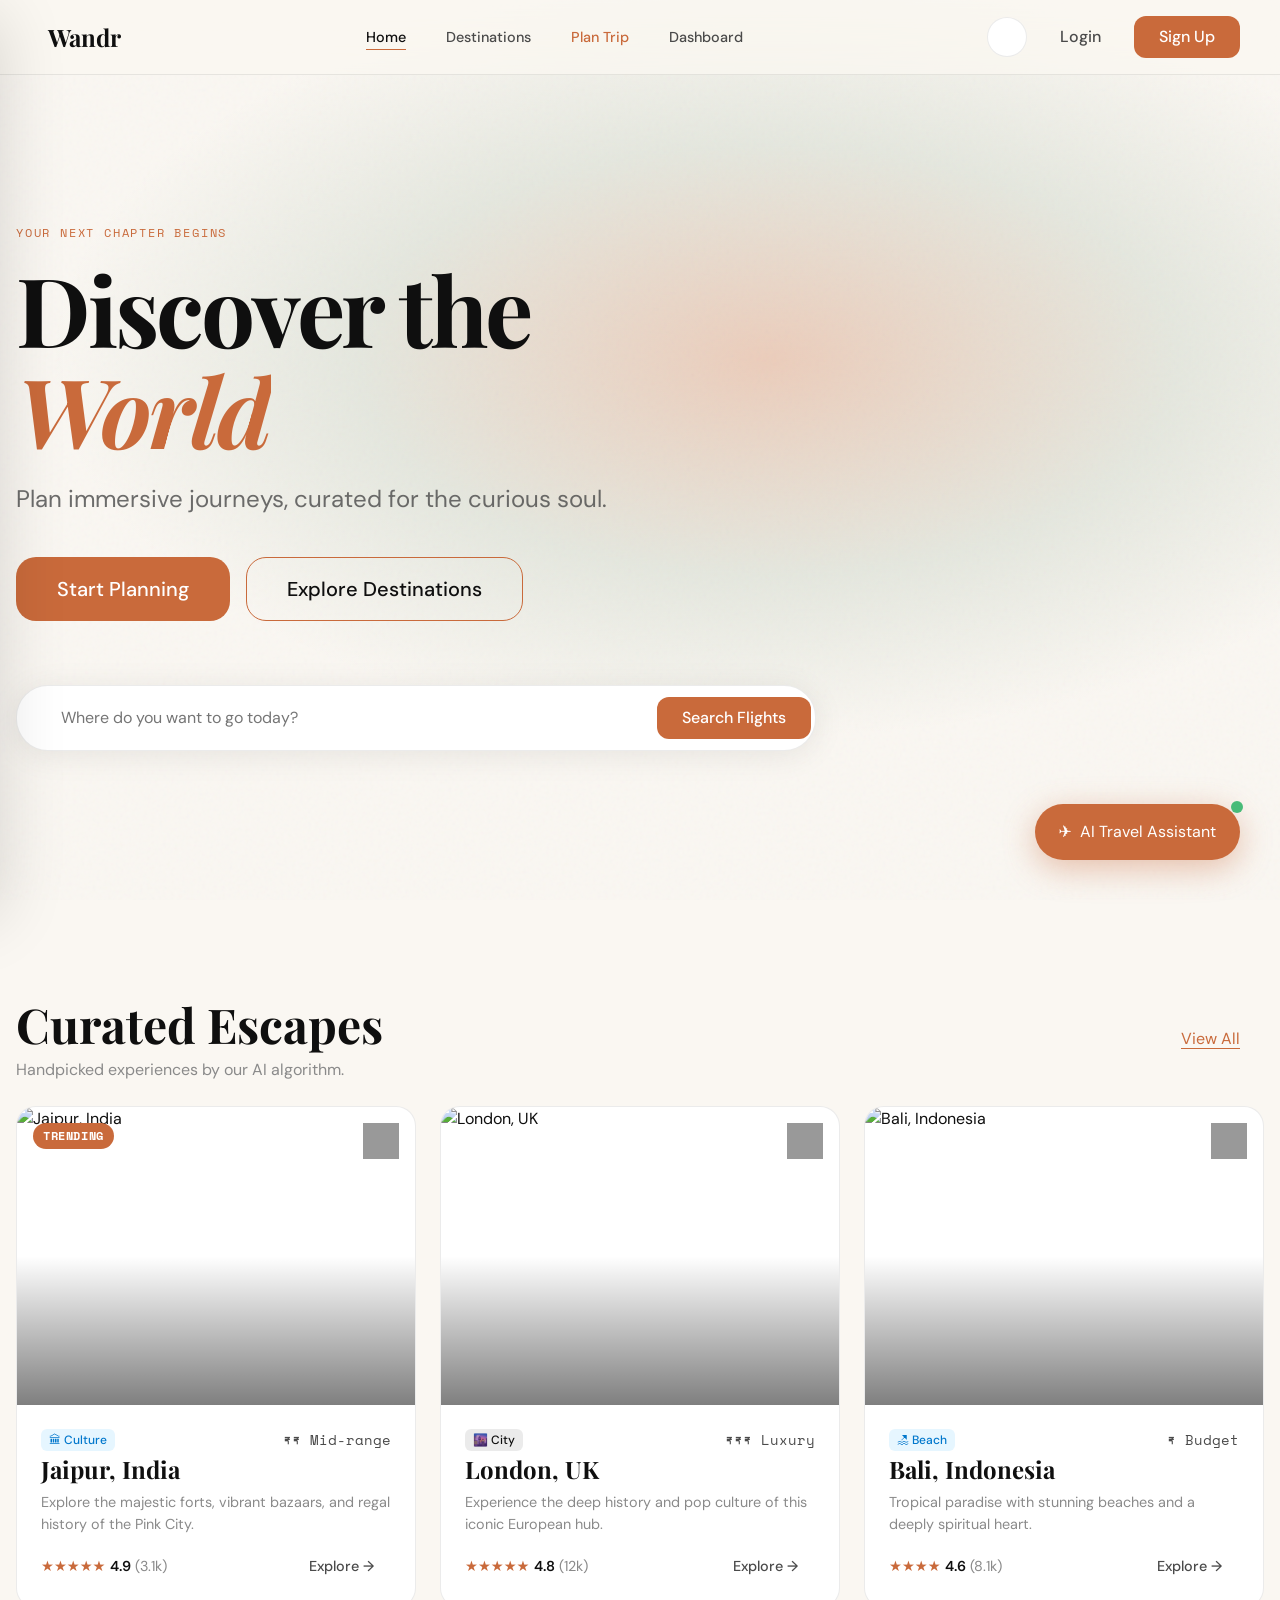
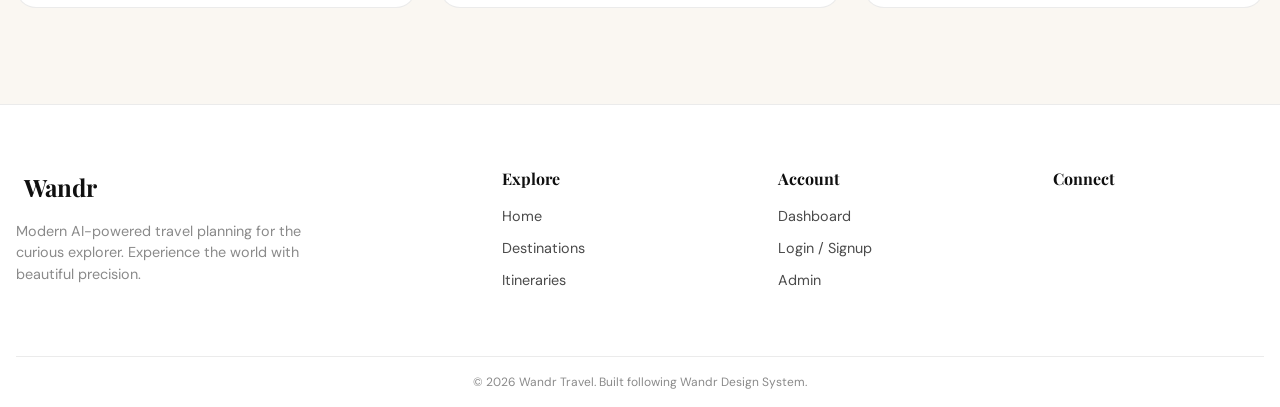
==== index.html @ 4814b893 "change: project init" ====
<!DOCTYPE html>
<html lang="en" data-theme="light">

<head>
    <meta charset="UTF-8">
    <meta name="viewport" content="width=device-width, initial-scale=1.0">
    <title>Wandr - AI Travel Planner</title>
    <!-- CSS -->
    <link rel="stylesheet" href="css/variables.css">
    <link rel="stylesheet" href="css/reset.css">
    <link rel="stylesheet" href="css/base.css">
    <link rel="stylesheet" href="css/layout.css">
    <link rel="stylesheet" href="css/components.css">
    <link rel="stylesheet" href="css/nav.css">
    <link rel="stylesheet" href="css/index.css">

    <!-- Lucide Icons -->
    <script src="https://unpkg.com/lucide@latest/dist/umd/lucide.js"></script>
</head>

<body>
    <a class="skip-link" href="#main">Skip to content</a>

    <!-- Navigation -->
    <nav class="nav" id="navbar">
        <a href="index.html" class="nav__brand">
            <i data-lucide="compass" class="nav__logo"></i>
            <span class="nav__wordmark">Wandr</span>
        </a>
        <ul class="nav__links">
            <li><a href="index.html" class="nav__link active">Home</a></li>
            <li><a href="destinations.html" class="nav__link">Destinations</a></li>
            <li><a href="plan-trip.html" class="nav__link nav__link--cta">Plan Trip</a></li>
            <li><a href="dashboard.html" class="nav__link">Dashboard</a></li>
        </ul>
        <div class="nav__actions">
            <button id="theme-toggle" class="theme-toggle" aria-label="Toggle theme">
                <i data-lucide="sun" class="theme-toggle__sun"></i>
                <i data-lucide="moon" class="theme-toggle__moon"></i>
            </button>
            <a href="auth.html" class="btn btn--ghost">Login</a>
            <a href="auth.html#signup" class="btn btn--primary">Sign Up</a>
            <button class="nav__hamburger" id="hamburger" aria-label="Menu">
                <span></span><span></span><span></span>
            </button>
        </div>
    </nav>

    <!-- Mobile Drawer -->
    <div class="nav__drawer" id="drawer">
        <div class="nav__brand" style="margin-bottom: 2rem;">
            <i data-lucide="compass" class="nav__logo"></i> Wandr
        </div>
        <div class="drawer-links">
            <a href="index.html" class="nav__link active">Home</a>
            <a href="destinations.html" class="nav__link">Destinations</a>
            <a href="plan-trip.html" class="nav__link nav__link--cta">Plan Trip</a>
            <a href="dashboard.html" class="nav__link">Dashboard</a>
        </div>
        <div style="margin-top: auto; display: flex; flex-direction: column; gap: 1rem;">
            <a href="auth.html" class="btn btn--outline btn--full">Login</a>
            <a href="auth.html#signup" class="btn btn--primary btn--full">Sign Up</a>
        </div>
    </div>
    <div class="nav__overlay" id="overlay"></div>

    <main id="main">
        <!-- Hero Section -->
        <section class="hero">
            <div class="hero__bg">
                <div class="hero__gradient"></div>
                <div class="hero__noise"></div>
            </div>
            <div class="hero__content container fade-in">
                <p class="hero__eyebrow">Your next chapter begins</p>
                <h1 class="hero__title">
                    Discover the<br>
                    <span class="hero__rotate-wrap">
                        <span class="hero__rotate" id="rotating-word">World</span>
                    </span>
                </h1>
                <p class="hero__sub">Plan immersive journeys, curated for the curious soul.</p>

                <div class="hero__actions">
                    <a href="plan-trip.html" class="btn btn--primary btn--lg">Start Planning</a>
                    <a href="destinations.html" class="btn btn--outline btn--lg">Explore Destinations</a>
                </div>

                <div class="search-bar">
                    <div class="search-bar__input-wrap">
                        <i data-lucide="search" class="search-bar__icon"></i>
                        <input type="text" id="home-search" placeholder="Where do you want to go today?"
                            onkeydown="if(event.key==='Enter') document.getElementById('home-search-btn').click()">
                    </div>
                    <button id="home-search-btn" class="btn btn--primary"
                        onclick="if(document.getElementById('home-search').value) window.location.href='destinations.html?q=' + encodeURIComponent(document.getElementById('home-search').value)">Search
                        Flights</button>
                </div>
            </div>
        </section>

        <!-- Featured Destinations -->
        <section class="section-padding container">
            <div class="flex justify-between items-center mb-lg" style="margin-bottom: var(--sp-lg)">
                <div>
                    <h2 class="section-title" style="margin-bottom: var(--sp-xs)">Curated Escapes</h2>
                    <p class="text-muted" style="color: var(--text-muted)">Handpicked experiences by our AI algorithm.
                    </p>
                </div>
                <a href="destinations.html" class="link flex items-center gap-sm">View All <i data-lucide="arrow-right"
                        style="width: 16px; height: 16px;"></i></a>
            </div>

            <div class="grid grid-3">
                <!-- Card 1 -->
                <article class="dest-card fade-in" onclick="window.location.href='itinerary.html?dest=Jaipur,%20India'">
                    <div class="dest-card__img-wrap">
                        <img class="dest-card__img"
                            src="https://images.unsplash.com/photo-1477587458883-47145ed94245?auto=format&fit=crop&q=80&w=800"
                            alt="Jaipur, India" loading="lazy">
                        <div class="dest-card__overlay"></div>
                        <span class="dest-card__badge">Trending</span>
                        <button class="dest-card__save" aria-label="Save destination">
                            <i data-lucide="heart"></i>
                        </button>
                    </div>
                    <div class="dest-card__body">
                        <div style="display: flex; justify-content: space-between; align-items: center">
                            <span class="tag tag--beach">🏛 Culture</span>
                            <span class="font-mono" style="font-size: var(--text-sm); color: var(--text-secondary)">₹₹
                                Mid-range</span>
                        </div>
                        <h3 class="dest-card__name">Jaipur, India</h3>
                        <p style="color: var(--text-muted); font-size: var(--text-sm)">Explore the majestic forts,
                            vibrant bazaars, and regal history of the Pink City.</p>
                        <div class="dest-card__footer">
                            <div class="rating">
                                <span class="rating__stars">★★★★★</span>
                                <span class="rating__val">4.9</span>
                                <span class="rating__count">(3.1k)</span>
                            </div>
                            <button class="btn btn--ghost btn--sm">Explore →</button>
                        </div>
                    </div>
                </article>

                <!-- Card 2 -->
                <article class="dest-card fade-in" onclick="window.location.href='itinerary.html?dest=London,%20UK'">
                    <div class="dest-card__img-wrap">
                        <img class="dest-card__img"
                            src="https://images.unsplash.com/photo-1533929736458-ca588d08c8be?auto=format&fit=crop&q=80&w=800"
                            alt="London, UK" loading="lazy">
                        <div class="dest-card__overlay"></div>
                        <button class="dest-card__save" aria-label="Save destination">
                            <i data-lucide="heart"></i>
                        </button>
                    </div>
                    <div class="dest-card__body">
                        <div style="display: flex; justify-content: space-between; align-items: center">
                            <span class="tag">🌆 City</span>
                            <span class="font-mono" style="font-size: var(--text-sm); color: var(--text-secondary)">₹₹₹
                                Luxury</span>
                        </div>
                        <h3 class="dest-card__name">London, UK</h3>
                        <p style="color: var(--text-muted); font-size: var(--text-sm)">Experience the deep history and
                            pop culture of this iconic European hub.</p>
                        <div class="dest-card__footer">
                            <div class="rating">
                                <span class="rating__stars">★★★★★</span>
                                <span class="rating__val">4.8</span>
                                <span class="rating__count">(12k)</span>
                            </div>
                            <button class="btn btn--ghost btn--sm">Explore →</button>
                        </div>
                    </div>
                </article>

                <!-- Card 3 -->
                <article class="dest-card fade-in"
                    onclick="window.location.href='itinerary.html?dest=Bali,%20Indonesia'">
                    <div class="dest-card__img-wrap">
                        <img class="dest-card__img"
                            src="https://images.unsplash.com/photo-1506929562872-bb421503ef21?auto=format&fit=crop&q=80&w=800"
                            alt="Bali, Indonesia" loading="lazy">
                        <div class="dest-card__overlay"></div>
                        <button class="dest-card__save" aria-label="Save destination">
                            <i data-lucide="heart"></i>
                        </button>
                    </div>
                    <div class="dest-card__body">
                        <div style="display: flex; justify-content: space-between; align-items: center">
                            <span class="tag tag--beach">🏖 Beach</span>
                            <span class="font-mono" style="font-size: var(--text-sm); color: var(--text-secondary)">₹
                                Budget</span>
                        </div>
                        <h3 class="dest-card__name">Bali, Indonesia</h3>
                        <p style="color: var(--text-muted); font-size: var(--text-sm)">Tropical paradise with stunning
                            beaches and a deeply spiritual heart.</p>
                        <div class="dest-card__footer">
                            <div class="rating">
                                <span class="rating__stars">★★★★</span>
                                <span class="rating__val">4.6</span>
                                <span class="rating__count">(8.1k)</span>
                            </div>
                            <button class="btn btn--ghost btn--sm">Explore →</button>
                        </div>
                    </div>
                </article>
            </div>
        </section>
    </main>

    <!-- UI Chat Widget -->
    <div class="chat-widget" id="chat-widget">
        <div class="chat-widget__bubble" id="chat-bubble" aria-label="Open travel assistant">
            <span class="chat-widget__icon">✈️</span>
            <span class="chat-widget__label">AI Travel Assistant</span>
            <span class="chat-widget__pulse"></span>
        </div>

        <div class="chat-window" id="chat-window" aria-hidden="true">
            <div class="chat-window__header">
                <div class="chat-window__avatar">🌍</div>
                <div>
                    <h4>Wandr AI</h4>
                    <p class="chat-window__status">● Online</p>
                </div>
                <button class="btn-icon" id="chat-close" aria-label="Close chat"
                    style="color: white; width: 32px; height: 32px;"><i data-lucide="x"></i></button>
            </div>

            <div class="chat-window__messages" id="chat-messages">
                <div class="chat-msg chat-msg--bot">
                    <div class="chat-msg__avatar">🤖</div>
                    <div class="chat-msg__bubble">
                        Hi! I'm your AI travel assistant. Tell me your dream destination and I'll help you plan the
                        perfect trip! 🌏
                    </div>
                </div>
            </div>

            <div class="chat-window__quick-actions">
                <button class="chip chip--sm" onclick="sendQuick(this)">🗺 Suggest destinations</button>
                <button class="chip chip--sm" onclick="sendQuick(this)">💰 Budget tips</button>
                <button class="chip chip--sm" onclick="sendQuick(this)">📋 Packing list</button>
                <button class="chip chip--sm" onclick="sendQuick(this)">🛂 Visa requirements</button>
            </div>

            <div class="chat-window__input">
                <input type="text" id="chat-input" placeholder="Ask me anything..."
                    onkeydown="if(event.key==='Enter') sendChat()">
                <button class="btn btn--primary btn--sm" onclick="sendChat()">Send</button>
            </div>
        </div>
    </div>

    <!-- Footer -->
    <footer>
        <div class="container">
            <div class="footer-grid">
                <div class="footer-brand">
                    <a href="index.html" class="nav__brand">
                        <i data-lucide="compass" class="nav__logo"></i> Wandr
                    </a>
                    <p>Modern AI-powered travel planning for the curious explorer. Experience the world with beautiful
                        precision.</p>
                </div>
                <div class="footer-col">
                    <h4>Explore</h4>
                    <ul>
                        <li><a href="index.html">Home</a></li>
                        <li><a href="destinations.html">Destinations</a></li>
                        <li><a href="plan-trip.html">Itineraries</a></li>
                    </ul>
                </div>
                <div class="footer-col">
                    <h4>Account</h4>
                    <ul>
                        <li><a href="dashboard.html">Dashboard</a></li>
                        <li><a href="auth.html">Login / Signup</a></li>
                        <li><a href="admin.html">Admin</a></li>
                    </ul>
                </div>
                <div class="footer-col">
                    <h4>Connect</h4>
                    <div class="footer-socials">
                        <button class="btn-icon"><i data-lucide="instagram"></i></button>
                        <button class="btn-icon"><i data-lucide="twitter"></i></button>
                        <button class="btn-icon"><i data-lucide="youtube"></i></button>
                    </div>
                </div>
            </div>
            <div class="footer-bottom">
                &copy; 2026 Wandr Travel. Built following Wandr Design System.
            </div>
        </div>
    </footer>

    <!-- JS -->
    <script src="js/theme.js"></script>
    <script src="js/nav.js"></script>
    <script src="js/chat.js"></script>
    <script>
        lucide.createIcons();

        // Rotating hero words
        const words = ['World', 'Mountains', 'Oceans', 'Cities', 'Cultures'];
        let idx = 0;
        const el = document.getElementById('rotating-word');
        if (el) {
            setInterval(() => {
                idx = (idx + 1) % words.length;
                el.textContent = words[idx];
            }, 2000);
        }
    </script>
</body>

</html>
---- css/variables.css ----
:root {
    /* Core Brand */
    --clr-sand: #E8D5B0;
    --clr-terracotta: #C96A3B;
    --clr-sage: #6B8C6E;
    --clr-obsidian: #0F0F0F;
    --clr-ivory: #FAF7F2;

    /* Semantic */
    --clr-accent: #C96A3B;
    --clr-accent-glow: rgba(201, 106, 59, 0.35);
    --clr-glass: rgba(255, 255, 255, 0.07);
    --clr-glass-border: rgba(255, 255, 255, 0.12);

    /* Light Mode */
    --bg-primary: var(--clr-ivory);
    --bg-primary-rgb: 250, 247, 242;
    --bg-card: #FFFFFF;
    --text-primary: var(--clr-obsidian);
    --text-secondary: #4A4A4A;
    --text-muted: #8A8A8A;
    --border: rgba(0, 0, 0, 0.08);
    --shadow: 0 4px 32px rgba(0, 0, 0, 0.08);
    --shadow-lg: 0 16px 64px rgba(0, 0, 0, 0.14);

    /* Dark Mode Overrides (applied via [data-theme="dark"]) */
    --bg-primary-dark: #0A0A0A;
    --bg-primary-rgb-dark: 10, 10, 10;
    --bg-card-dark: #141414;
    --text-primary-dark: #F0EDE8;
    --text-secondary-dark: #B0AAA0;
    --border-dark: rgba(255, 255, 255, 0.08);
    --shadow-dark: 0 4px 32px rgba(0, 0, 0, 0.5);

    /* Spacing Scale */
    --sp-xs: 4px;
    --sp-sm: 8px;
    --sp-md: 16px;
    --sp-lg: 24px;
    --sp-xl: 40px;
    --sp-2xl: 64px;
    --sp-3xl: 96px;

    /* Border Radius */
    --r-sm: 6px;
    --r-md: 12px;
    --r-lg: 20px;
    --r-xl: 32px;
    --r-pill: 9999px;

    /* Transitions */
    --ease-out: cubic-bezier(0.16, 1, 0.3, 1);
    --ease-spring: cubic-bezier(0.34, 1.56, 0.64, 1);
    --dur-fast: 160ms;
    --dur-base: 280ms;
    --dur-slow: 480ms;
    --dur-xl: 800ms;

    /* Type Scale */
    --font-display: 'Playfair Display', Georgia, serif;
    /* Hero headlines, section titles */
    --font-body: 'DM Sans', system-ui, sans-serif;
    /* Body text, UI labels */
    --font-mono: 'Space Mono', monospace;
    /* Prices, data, tags */

    /* Sizes (fluid using clamp) */
    --text-xs: clamp(0.7rem, 1.5vw, 0.75rem);
    --text-sm: clamp(0.85rem, 1.8vw, 0.9rem);
    --text-base: clamp(0.95rem, 2vw, 1rem);
    --text-lg: clamp(1.1rem, 2.2vw, 1.25rem);
    --text-xl: clamp(1.25rem, 2.8vw, 1.5rem);
    --text-2xl: clamp(1.6rem, 3.5vw, 2rem);
    --text-3xl: clamp(2rem, 5vw, 3rem);
    --text-hero: clamp(3rem, 8vw, 6rem);
}

[data-theme="dark"] {
    --bg-primary: var(--bg-primary-dark);
    --bg-primary-rgb: var(--bg-primary-rgb-dark);
    --bg-card: var(--bg-card-dark);
    --text-primary: var(--text-primary-dark);
    --text-secondary: var(--text-secondary-dark);
    --border: var(--border-dark);
    --shadow: var(--shadow-dark);
}

/* System preference default */
@media (prefers-color-scheme: dark) {
    :root:not([data-theme]) {
        --bg-primary: var(--bg-primary-dark);
        --bg-primary-rgb: var(--bg-primary-rgb-dark);
        --bg-card: var(--bg-card-dark);
        --text-primary: var(--text-primary-dark);
        --text-secondary: var(--text-secondary-dark);
        --border: var(--border-dark);
        --shadow: var(--shadow-dark);
    }
}
---- css/base.css ----
@import url('https://fonts.googleapis.com/css2?family=Playfair+Display:ital,wght@0,400;0,700;1,400&family=DM+Sans:wght@300;400;500;600&family=Space+Mono&display=swap');

body {
    font-family: var(--font-body);
    background-color: var(--bg-primary);
    color: var(--text-primary);
    /* Smooth theme transitions globally */
    transition: background-color var(--dur-base), color var(--dur-base);
    overflow-x: hidden;
}

*,
*::before,
*::after {
    /* Smooth theme transitions for borders and backgrounds */
    transition: background-color var(--dur-base), border-color var(--dur-base);
}

/* Exception: elements where transition would look wrong */
img,
video,
.no-theme-transition {
    transition: none;
}

h1,
h2,
h3,
h4,
h5,
h6 {
    font-family: var(--font-display);
    font-weight: 700;
    line-height: 1.2;
}

.font-mono {
    font-family: var(--font-mono);
}

/* Accessibility */
:focus-visible {
    outline: 2px solid var(--clr-accent);
    outline-offset: 3px;
    border-radius: 4px;
}

.skip-link {
    position: absolute;
    top: -100%;
    left: var(--sp-md);
    background: var(--clr-accent);
    color: white;
    padding: var(--sp-sm) var(--sp-lg);
    border-radius: var(--r-md);
    z-index: 9999;
    font-size: var(--text-sm);
    transition: top var(--dur-fast);
}

.skip-link:focus {
    top: var(--sp-md);
}

.link {
    color: var(--clr-terracotta);
    text-decoration: underline;
    text-underline-offset: 4px;
    transition: color var(--dur-fast);
}

.link:hover {
    color: var(--clr-obsidian);
}

[data-theme="dark"] .link:hover {
    color: var(--clr-ivory);
}
---- css/layout.css ----
/* Base Container */
.container {
    width: min(100% - 2rem, 1280px);
    margin-inline: auto;
}

/* Responsive Grid Helper */
.grid {
    display: grid;
    gap: var(--sp-lg);
}

.grid-2 {
    grid-template-columns: repeat(auto-fit, minmax(320px, 1fr));
}

.grid-3 {
    grid-template-columns: repeat(auto-fit, minmax(260px, 1fr));
}

.grid-4 {
    grid-template-columns: repeat(auto-fit, minmax(220px, 1fr));
}

/* Section Spacing */
.section-padding {
    padding: var(--sp-3xl) 0;
}

.section-title {
    font-size: var(--text-3xl);
    margin-bottom: var(--sp-lg);
}

/* Flex Helpers */
.flex {
    display: flex;
}

.flex-col {
    display: flex;
    flex-direction: column;
}

.items-center {
    align-items: center;
}

.justify-between {
    justify-content: space-between;
}

.justify-center {
    justify-content: center;
}

.gap-sm {
    gap: var(--sp-sm);
}

.gap-md {
    gap: var(--sp-md);
}

.gap-lg {
    gap: var(--sp-lg);
}

/* Visibility */
.hidden {
    display: none !important;
}

/* Auth Layout */
.auth {
    min-height: 100svh;
    display: grid;
    place-items: center;
    background: var(--bg-primary);
    padding: var(--sp-xl);
}

.auth__card {
    width: min(100%, 440px);
    background: var(--bg-card);
    border: 1px solid var(--border);
    border-radius: var(--r-xl);
    padding: var(--sp-2xl);
    box-shadow: var(--shadow-lg);
}

/* Admin Layout */
.admin-layout {
    display: grid;
    grid-template-columns: 240px 1fr;
    min-height: 100vh;
}

@media (max-width: 1023px) {
    .admin-layout {
        grid-template-columns: 80px 1fr;
    }
}

@media (max-width: 639px) {
    .admin-layout {
        grid-template-columns: 1fr;
        padding-bottom: 60px;
        /* Mobile nav space */
    }
}
---- css/components.css ----
/* --- Buttons --- */
.btn {
    display: inline-flex;
    align-items: center;
    justify-content: center;
    gap: var(--sp-sm);
    padding: var(--sp-sm) var(--sp-lg);
    border-radius: var(--r-md);
    font-family: var(--font-body);
    font-weight: 500;
    font-size: var(--text-base);
    cursor: pointer;
    transition: all var(--dur-base) var(--ease-out);
    border: 1px solid transparent;
    text-decoration: none;
}

.btn:active {
    transform: scale(0.98);
}

.btn--primary {
    background: var(--clr-accent);
    color: white;
}

.btn--primary:hover {
    background: var(--clr-terracotta);
    box-shadow: 0 4px 12px var(--clr-accent-glow);
    transform: translateY(-2px);
}

.btn--outline {
    background: transparent;
    border-color: var(--clr-accent);
    color: var(--text-primary);
}

.btn--outline:hover {
    background: var(--clr-accent);
    color: white;
}

.btn--ghost {
    background: transparent;
    color: var(--text-secondary);
}

.btn--ghost:hover {
    background: var(--border);
    color: var(--text-primary);
}

.btn--social {
    background: transparent;
    border-color: var(--border);
    color: var(--text-primary);
    width: 100%;
}

.btn--social:hover {
    background: var(--border);
}

.btn--lg {
    padding: var(--sp-md) var(--sp-xl);
    font-size: var(--text-lg);
    border-radius: var(--r-lg);
}

.btn--sm {
    padding: var(--sp-xs) var(--sp-md);
    font-size: var(--text-sm);
}

.btn--xs {
    padding: 2px var(--sp-sm);
    font-size: var(--text-xs);
    border-radius: var(--r-sm);
}

.btn--full {
    width: 100%;
}

.btn-icon {
    background: transparent;
    border: none;
    cursor: pointer;
    display: grid;
    place-items: center;
    width: 40px;
    height: 40px;
    border-radius: 50%;
    transition: background var(--dur-base);
    color: var(--text-primary);
}

.btn-icon:hover {
    background: var(--border);
}

/* --- Chips --- */
.chip {
    padding: var(--sp-xs) var(--sp-md);
    border-radius: var(--r-pill);
    border: 1.5px solid var(--border);
    background: transparent;
    color: var(--text-secondary);
    font-size: var(--text-sm);
    font-family: var(--font-body);
    cursor: pointer;
    transition: all var(--dur-fast) var(--ease-out);
    white-space: nowrap;
}

.chip:hover {
    border-color: var(--clr-accent);
    color: var(--clr-accent);
}

.chip--active {
    background: var(--clr-accent);
    border-color: var(--clr-accent);
    color: white;
}

.chip--sm {
    padding: 2px var(--sp-sm);
    font-size: var(--text-xs);
}

.filter-chips {
    display: flex;
    flex-wrap: wrap;
    gap: var(--sp-sm);
}

/* --- Forms & Inputs --- */
.field {
    display: flex;
    flex-direction: column;
    gap: var(--sp-xs);
    margin-bottom: var(--sp-md);
    position: relative;
}

.field__label {
    font-size: var(--text-sm);
    font-weight: 500;
    color: var(--text-secondary);
}

.field__input {
    padding: var(--sp-md);
    border: 1.5px solid var(--border);
    border-radius: var(--r-md);
    background: var(--bg-primary);
    font-size: var(--text-base);
    font-family: var(--font-body);
    color: var(--text-primary);
    outline: none;
    transition: border-color var(--dur-fast), box-shadow var(--dur-fast);
    width: 100%;
}

.field__input:focus {
    border-color: var(--clr-accent);
    box-shadow: 0 0 0 3px var(--clr-accent-glow);
}

.field__input.invalid {
    border-color: #E53E3E;
}

.field__input-wrap {
    position: relative;
}

.field__eye {
    position: absolute;
    right: var(--sp-md);
    top: 50%;
    transform: translateY(-50%);
    background: none;
    border: none;
    cursor: pointer;
    color: var(--text-muted);
}

.field__error {
    font-size: var(--text-xs);
    color: #E53E3E;
    min-height: 1em;
}

.field__hint {
    font-size: var(--text-xs);
    color: var(--text-muted);
}

.select {
    padding: var(--sp-md);
    border: 1.5px solid var(--border);
    border-radius: var(--r-md);
    background: var(--bg-primary);
    font-size: var(--text-base);
    font-family: var(--font-body);
    color: var(--text-primary);
    outline: none;
    appearance: none;
    background-image: url('data:image/svg+xml;charset=US-ASCII,%3Csvg%20xmlns%3D%22http%3A%2F%2Fwww.w3.org%2F2000%2Fsvg%22%20width%3D%22292.4%22%20height%3D%22292.4%22%3E%3Cpath%20fill%3D%22%234A4A4A%22%20d%3D%22M287%2069.4a17.6%2017.6%200%200%200-13-5.4H18.4c-5%200-9.3%201.8-12.9%205.4A17.6%2017.6%200%200%200%200%2082.2c0%205%201.8%209.3%205.4%2012.9l128%20127.9c3.6%203.6%207.8%205.4%2012.8%205.4s9.2-1.8%2012.8-5.4L287%2095c3.5-3.5%205.4-7.8%205.4-12.8%200-5-1.9-9.2-5.5-12.8z%22%2F%3E%3C%2Fsvg%3E');
    background-repeat: no-repeat;
    background-position: right var(--sp-md) top 50%;
    background-size: 0.65em auto;
    cursor: pointer;
}

[data-theme="dark"] .select {
    background-image: url('data:image/svg+xml;charset=US-ASCII,%3Csvg%20xmlns%3D%22http%3A%2F%2Fwww.w3.org%2F2000%2Fsvg%22%20width%3D%22292.4%22%20height%3D%22292.4%22%3E%3Cpath%20fill%3D%22%23B0AAA0%22%20d%3D%22M287%2069.4a17.6%2017.6%200%200%200-13-5.4H18.4c-5%200-9.3%201.8-12.9%205.4A17.6%2017.6%200%200%200%200%2082.2c0%205%201.8%209.3%205.4%2012.9l128%20127.9c3.6%203.6%207.8%205.4%2012.8%205.4s9.2-1.8%2012.8-5.4L287%2095c3.5-3.5%205.4-7.8%205.4-12.8%200-5-1.9-9.2-5.5-12.8z%22%2F%3E%3C%2Fsvg%3E');
}

.checkbox {
    display: flex;
    align-items: center;
    gap: var(--sp-sm);
    font-size: var(--text-sm);
    color: var(--text-secondary);
    cursor: pointer;
}

.checkbox input[type="checkbox"] {
    width: 16px;
    height: 16px;
    accent-color: var(--clr-accent);
    cursor: pointer;
}

/* --- Tags/Badges --- */
.tag {
    display: inline-flex;
    align-items: center;
    padding: 2px 8px;
    border-radius: var(--r-sm);
    font-size: var(--text-xs);
    font-weight: 500;
    background: var(--border);
    color: var(--text-primary);
}

.tag--beach {
    background: #E6F6FF;
    color: #0077CC;
}

[data-theme="dark"] .tag--beach {
    background: rgba(0, 119, 204, 0.2);
}

.status-badge {
    padding: 4px 8px;
    border-radius: var(--r-pill);
    font-size: var(--text-xs);
    font-weight: 600;
}

.status-badge--active {
    background: #C6F6D5;
    color: #22543D;
}

[data-theme="dark"] .status-badge--active {
    background: rgba(72, 187, 120, 0.2);
    color: #9AE6B4;
}

/* --- Theme Toggle Component --- */
.theme-toggle {
    position: relative;
    width: 40px;
    height: 40px;
    border-radius: 50%;
    border: 1.5px solid var(--border);
    background: var(--bg-card);
    cursor: pointer;
    display: grid;
    place-items: center;
    transition: background var(--dur-base), border-color var(--dur-base);
    overflow: hidden;
}

.theme-toggle__sun,
.theme-toggle__moon {
    width: 18px;
    height: 18px;
    position: absolute;
    transition: transform var(--dur-base) var(--ease-spring),
        opacity var(--dur-base);
}

.theme-toggle__moon {
    transform: translateY(30px) rotate(30deg);
    opacity: 0;
}

[data-theme="dark"] .theme-toggle__sun {
    transform: translateY(-30px) rotate(-30deg);
    opacity: 0;
}

[data-theme="dark"] .theme-toggle__moon {
    transform: translateY(0) rotate(0);
    opacity: 1;
}

/* --- Dark Mode Icon Fixes --- */
.lucide {
    stroke: currentColor;
}

/* --- General Animation --- */
.fade-in {
    opacity: 0;
    transform: translateY(20px);
    transition: opacity 0.6s var(--ease-out), transform 0.6s var(--ease-out);
}

.fade-in.visible {
    opacity: 1;
    transform: translateY(0);
}
---- css/nav.css ----
/* Global Layout specific (Header / Footer / Nav) */
.nav {
    position: fixed;
    top: 0;
    left: 0;
    right: 0;
    z-index: 1000;
    display: flex;
    align-items: center;
    justify-content: space-between;
    padding: var(--sp-md) var(--sp-xl);
    background: rgba(var(--bg-primary-rgb), 0.75);
    backdrop-filter: blur(20px) saturate(180%);
    -webkit-backdrop-filter: blur(20px);
    border-bottom: 1px solid var(--border);
    transition: transform var(--dur-base) var(--ease-out),
        background var(--dur-base);
}

.nav.nav--hidden {
    transform: translateY(-100%);
}

.nav.nav--scrolled {
    background: rgba(var(--bg-primary-rgb), 0.95);
}

.nav__brand {
    display: flex;
    align-items: center;
    gap: var(--sp-sm);
    font-family: var(--font-display);
    font-size: var(--text-xl);
    font-weight: 700;
    color: var(--text-primary);
    text-decoration: none;
}

.nav__logo {
    color: var(--clr-accent);
}

.nav__links {
    display: flex;
    gap: var(--sp-xl);
    align-items: center;
}

.nav__link {
    position: relative;
    font-size: var(--text-sm);
    font-weight: 500;
    color: var(--text-secondary);
    text-decoration: none;
    transition: color var(--dur-fast);
}

.nav__link::after {
    content: '';
    position: absolute;
    bottom: -4px;
    left: 0;
    width: 0;
    height: 1.5px;
    background: var(--clr-accent);
    transition: width var(--dur-base) var(--ease-out);
}

.nav__link:hover,
.nav__link.active {
    color: var(--text-primary);
}

.nav__link:hover::after,
.nav__link.active::after {
    width: 100%;
}

.nav__link--cta {
    color: var(--clr-accent);
}

.nav__actions {
    display: flex;
    align-items: center;
    gap: var(--sp-sm);
}

.nav__hamburger {
    display: none;
    flex-direction: column;
    justify-content: space-around;
    width: 32px;
    height: 24px;
    background: transparent;
    border: none;
    cursor: pointer;
    padding: 0;
    z-index: 10;
}

.nav__hamburger span {
    width: 100%;
    height: 2px;
    background: var(--text-primary);
    border-radius: 10px;
    transition: all 0.3s linear;
    position: relative;
    transform-origin: 1px;
}

/* Mobile Nav Drawer */
.nav__drawer {
    position: fixed;
    top: 0;
    left: -300px;
    width: 300px;
    height: 100svh;
    background: var(--bg-card);
    z-index: 1001;
    padding: var(--sp-2xl) var(--sp-xl);
    transition: left var(--dur-base) var(--ease-spring);
    box-shadow: var(--shadow-lg);
    display: flex;
    flex-direction: column;
    gap: var(--sp-lg);
}

.nav__drawer.open {
    left: 0;
}

.nav__overlay {
    position: fixed;
    inset: 0;
    background: rgba(0, 0, 0, 0.5);
    backdrop-filter: blur(4px);
    z-index: 1000;
    opacity: 0;
    pointer-events: none;
    transition: opacity var(--dur-base);
}

.nav__overlay.open {
    opacity: 1;
    pointer-events: all;
}

.drawer-links {
    display: flex;
    flex-direction: column;
    gap: var(--sp-md);
}

.drawer-links .nav__link {
    font-size: var(--text-lg);
    padding: var(--sp-xs) 0;
    display: block;
}

@media (max-width: 1023px) {
    .nav__links {
        display: none;
    }

    .nav__actions .btn {
        display: none;
    }

    /* Hide auth buttons on mobile nav bar, move to drawer */
    .nav__hamburger {
        display: flex;
    }
}

/* Footer Global */
footer {
    background: var(--bg-card);
    border-top: 1px solid var(--border);
    padding: var(--sp-2xl) 0 var(--sp-md);
}

.footer-grid {
    display: grid;
    grid-template-columns: 2fr 1fr 1fr 1fr;
    gap: var(--sp-2xl);
    margin-bottom: var(--sp-2xl);
}

.footer-brand p {
    color: var(--text-muted);
    font-size: var(--text-sm);
    margin-top: var(--sp-md);
    max-width: 300px;
}

.footer-col h4 {
    font-size: var(--text-base);
    margin-bottom: var(--sp-md);
}

.footer-col ul {
    display: flex;
    flex-direction: column;
    gap: var(--sp-sm);
}

.footer-col a {
    color: var(--text-secondary);
    font-size: var(--text-sm);
    transition: color var(--dur-fast);
}

.footer-col a:hover {
    color: var(--clr-accent);
}

.footer-socials {
    display: flex;
    gap: var(--sp-sm);
}

.footer-bottom {
    text-align: center;
    padding-top: var(--sp-md);
    border-top: 1px solid var(--border);
    color: var(--text-muted);
    font-size: var(--text-xs);
}

@media (max-width: 768px) {
    .footer-grid {
        grid-template-columns: 1fr;
        gap: var(--sp-lg);
    }
}

/* Toasts */
.toasts {
    position: fixed;
    bottom: var(--sp-xl);
    left: 50%;
    transform: translateX(-50%);
    display: flex;
    flex-direction: column;
    gap: var(--sp-sm);
    z-index: 10000;
    pointer-events: none;
}

.toast {
    display: flex;
    align-items: center;
    gap: var(--sp-sm);
    padding: var(--sp-md) var(--sp-lg);
    background: var(--clr-obsidian);
    color: white;
    border-radius: var(--r-pill);
    font-size: var(--text-sm);
    box-shadow: var(--shadow-lg);
    transform: translateY(20px);
    opacity: 0;
    transition: all var(--dur-base) var(--ease-spring);
}

.toast--visible {
    transform: translateY(0);
    opacity: 1;
}

.toast--success {
    background: #276749;
}

.toast--error {
    background: #9B2335;
}

.toast--info {
    background: #2C5282;
}
---- css/index.css ----
/* Home specific styles */
.hero {
    position: relative;
    min-height: 100svh;
    display: flex;
    align-items: center;
    overflow: hidden;
    background: var(--bg-primary);
}

.hero__gradient {
    position: absolute;
    inset: 0;
    background: radial-gradient(ellipse 80% 60% at 60% 40%,
            rgba(201, 106, 59, 0.3) 0%,
            rgba(107, 140, 110, 0.15) 40%,
            transparent 70%);
}

.hero__noise {
    position: absolute;
    inset: 0;
    opacity: 0.04;
    background-image: url("data:image/svg+xml,%3Csvg viewBox='0 0 256 256' xmlns='http://www.w3.org/2000/svg'%3E%3Cfilter id='noise'%3E%3CfeTurbulence type='fractalNoise' baseFrequency='0.9' numOctaves='4' stitchTiles='stitch'/%3E%3C/filter%3E%3Crect width='100%25' height='100%25' filter='url(%23noise)'/%3E%3C/svg%3E");
}

.hero__content {
    position: relative;
    z-index: 10;
    padding-top: var(--nav-height, 80px);
    /* offset for fixed nav */
}

.hero__title {
    font-family: var(--font-display);
    font-size: var(--text-hero);
    line-height: 1.05;
    color: var(--text-primary);
    letter-spacing: -0.03em;
    margin: var(--sp-md) 0;
}

.hero__eyebrow {
    font-family: var(--font-mono);
    font-size: var(--text-xs);
    letter-spacing: 0.15em;
    text-transform: uppercase;
    color: var(--clr-terracotta);
    margin-bottom: var(--sp-md);
}

.hero__sub {
    font-size: var(--text-xl);
    color: var(--text-secondary);
    opacity: 0.8;
    max-width: 600px;
    margin-bottom: var(--sp-xl);
}

.hero__actions {
    display: flex;
    gap: var(--sp-md);
    flex-wrap: wrap;
    margin-bottom: var(--sp-2xl);
}

/* Rotating word animation */
.hero__rotate-wrap {
    display: inline-block;
    overflow: hidden;
    vertical-align: bottom;
    height: 1.1em;
}

.hero__rotate {
    display: inline-block;
    animation: rotateWord 6s steps(1) infinite;
    color: var(--clr-terracotta);
    font-style: italic;
}

@keyframes rotateWord {
    0% {
        transform: translateY(0);
        opacity: 1;
    }

    20% {
        transform: translateY(-110%);
        opacity: 0;
    }

    21% {
        transform: translateY(110%);
        opacity: 0;
    }

    40% {
        transform: translateY(0);
        opacity: 1;
    }
}

.search-bar {
    display: flex;
    gap: var(--sp-sm);
    background: var(--bg-card);
    border: 1px solid var(--border);
    border-radius: var(--r-xl);
    padding: var(--sp-xs);
    box-shadow: var(--shadow);
    transition: box-shadow var(--dur-base);
    max-width: 800px;
    align-items: center;
    justify-content: center;
}

.search-bar:focus-within {
    box-shadow: 0 0 0 3px var(--clr-accent-glow), var(--shadow);
}

.search-bar__input-wrap {
    position: relative;
    flex: 1;
    display: flex;
    align-items: center;
}

.search-bar__input-wrap input {
    flex: 1;
    border: none;
    background: transparent;
    padding: var(--sp-md) var(--sp-md) var(--sp-md) calc(var(--sp-md) * 2.5);
    font-size: var(--text-base);
    color: var(--text-primary);
    outline: none;
}

.search-bar__icon {
    position: absolute;
    left: var(--sp-md);
    color: var(--text-muted);
}

.search-bar__clear {
    background: transparent;
    border: none;
    color: var(--text-muted);
    cursor: pointer;
    padding: var(--sp-sm);
}

/* Destination Cards (Shared, but used on Home) */
.dest-card {
    background: var(--bg-card);
    border-radius: var(--r-lg);
    overflow: hidden;
    border: 1px solid var(--border);
    transition: transform var(--dur-base) var(--ease-spring),
        box-shadow var(--dur-base) var(--ease-out);
    cursor: pointer;
    display: flex;
    flex-direction: column;
}

.dest-card:hover {
    transform: translateY(-6px);
    box-shadow: var(--shadow-lg);
}

.dest-card__img-wrap {
    position: relative;
    aspect-ratio: 4 / 3;
    overflow: hidden;
}

.dest-card__img {
    width: 100%;
    height: 100%;
    object-fit: cover;
    transition: transform var(--dur-slow) var(--ease-out);
}

.dest-card:hover .dest-card__img {
    transform: scale(1.06);
}

.dest-card__overlay {
    position: absolute;
    inset: 0;
    background: linear-gradient(to top, rgba(0, 0, 0, 0.5) 0%, transparent 50%);
}

.dest-card__badge {
    position: absolute;
    top: var(--sp-md);
    left: var(--sp-md);
    padding: 4px 10px;
    border-radius: var(--r-pill);
    background: var(--clr-terracotta);
    color: white;
    font-size: var(--text-xs);
    font-weight: 600;
    font-family: var(--font-mono);
    letter-spacing: 0.05em;
    text-transform: uppercase;
}

.dest-card__save {
    position: absolute;
    top: var(--sp-md);
    right: var(--sp-md);
    width: 36px;
    height: 36px;
    border-radius: 50%;
    background: rgba(0, 0, 0, 0.4);
    backdrop-filter: blur(8px);
    border: none;
    color: white;
    cursor: pointer;
    display: grid;
    place-items: center;
    transition: background var(--dur-fast), transform var(--dur-fast);
}

.dest-card__save:hover {
    background: var(--clr-terracotta);
    transform: scale(1.1);
}

.dest-card__save.saved {
    background: var(--clr-terracotta);
}

.dest-card__body {
    padding: var(--sp-lg);
    flex: 1;
    display: flex;
    flex-direction: column;
}

.dest-card__name {
    font-family: var(--font-display);
    font-size: var(--text-xl);
    margin: var(--sp-xs) 0 var(--sp-sm);
}

.dest-card__footer {
    display: flex;
    align-items: center;
    justify-content: space-between;
    margin-top: auto;
    padding-top: var(--sp-md);
}

.rating {
    font-size: var(--text-sm);
    display: flex;
    align-items: center;
    gap: 4px;
}

.rating__stars {
    color: var(--clr-accent);
}

.rating__val {
    font-weight: 600;
}

.rating__count {
    color: var(--text-muted);
}

/* Chat Widget */
.chat-widget {
    position: fixed;
    bottom: var(--sp-xl);
    right: var(--sp-xl);
    z-index: 999;
}

.chat-widget__bubble {
    display: flex;
    align-items: center;
    gap: var(--sp-sm);
    padding: var(--sp-md) var(--sp-lg);
    background: var(--clr-accent);
    border-radius: var(--r-pill);
    color: white;
    cursor: pointer;
    box-shadow: 0 8px 32px rgba(201, 106, 59, 0.4);
    transition: transform var(--dur-fast) var(--ease-spring),
        box-shadow var(--dur-fast);
    position: relative;
}

.chat-widget__bubble:hover {
    transform: scale(1.03);
    box-shadow: 0 12px 40px rgba(201, 106, 59, 0.5);
}

.chat-widget__pulse {
    position: absolute;
    top: -3px;
    right: -3px;
    width: 12px;
    height: 12px;
    border-radius: 50%;
    background: #48BB78;
    animation: pulse 2s infinite;
}

@keyframes pulse {

    0%,
    100% {
        transform: scale(1);
        opacity: 1;
    }

    50% {
        transform: scale(1.5);
        opacity: 0.5;
    }
}

.chat-window {
    position: absolute;
    bottom: calc(100% + var(--sp-md));
    right: 0;
    width: min(380px, 90vw);
    height: min(520px, 80vh);
    background: var(--bg-card);
    border: 1px solid var(--border);
    border-radius: var(--r-xl);
    box-shadow: var(--shadow-lg);
    display: flex;
    flex-direction: column;
    overflow: hidden;
    transform: scale(0.9) translateY(20px);
    transform-origin: bottom right;
    opacity: 0;
    pointer-events: none;
    transition: all var(--dur-base) var(--ease-spring);
}

.chat-window.open {
    transform: scale(1) translateY(0);
    opacity: 1;
    pointer-events: all;
}

.chat-window__header {
    padding: var(--sp-md);
    background: var(--clr-accent);
    color: white;
    display: flex;
    align-items: center;
    gap: var(--sp-sm);
}

.chat-window__header h4 {
    font-family: var(--font-body);
    margin: 0;
}

.chat-window__status {
    font-size: var(--text-xs);
    opacity: 0.8;
    margin: 0;
}

.chat-window__avatar {
    font-size: 24px;
}

#chat-close {
    margin-left: auto;
    color: white;
}

#chat-close:hover {
    background: rgba(0, 0, 0, 0.1);
}

.chat-window__messages {
    flex: 1;
    overflow-y: auto;
    padding: var(--sp-lg);
    display: flex;
    flex-direction: column;
    gap: var(--sp-md);
    scroll-behavior: smooth;
}

.chat-msg {
    display: flex;
    gap: var(--sp-sm);
    align-items: flex-end;
}

.chat-msg--user {
    flex-direction: row-reverse;
}

.chat-msg__bubble {
    max-width: 80%;
    padding: var(--sp-sm) var(--sp-md);
    border-radius: var(--r-lg);
    font-size: var(--text-sm);
    line-height: 1.5;
}

.chat-msg--bot .chat-msg__bubble {
    background: var(--bg-primary);
    border: 1px solid var(--border);
    border-bottom-left-radius: var(--r-sm);
}

.chat-msg--user .chat-msg__bubble {
    background: var(--clr-accent);
    color: white;
    border-bottom-right-radius: var(--r-sm);
}

.chat-window__quick-actions {
    padding: var(--sp-sm) var(--sp-md);
    display: flex;
    gap: var(--sp-sm);
    overflow-x: auto;
    border-top: 1px solid var(--border);
}

.chat-window__quick-actions::-webkit-scrollbar {
    display: none;
}

.chat-window__input {
    padding: var(--sp-md);
    border-top: 1px solid var(--border);
    display: flex;
    gap: var(--sp-sm);
}

.chat-window__input input {
    flex: 1;
    padding: var(--sp-sm) var(--sp-md);
    border: 1px solid var(--border);
    border-radius: var(--r-pill);
    outline: none;
    background: var(--bg-primary);
    color: var(--text-primary);
}

.chat-window__input input:focus {
    border-color: var(--clr-accent);
}
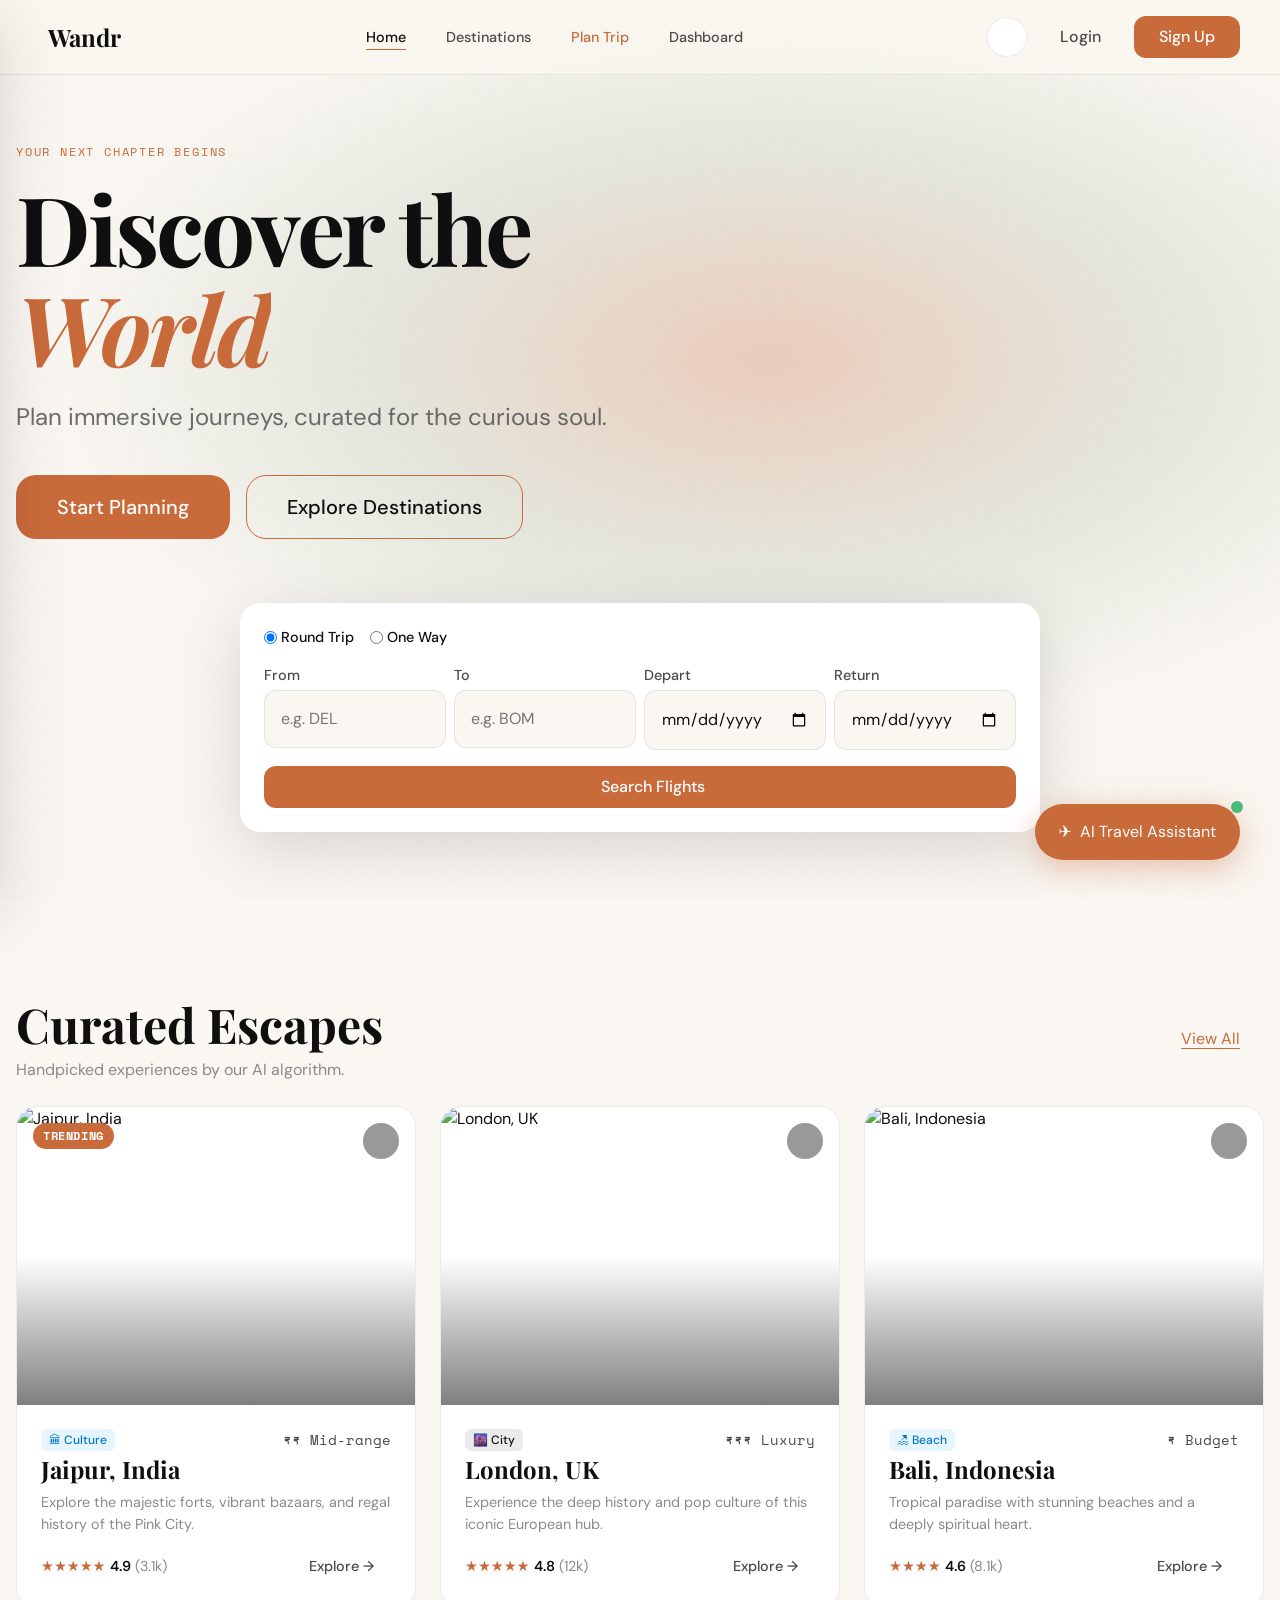
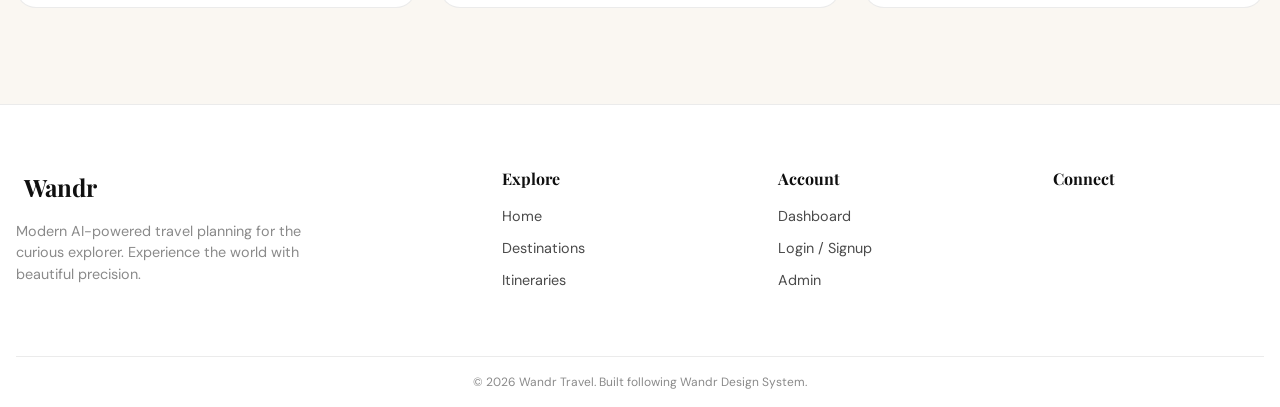
==== commit 715d4412: "feat: logout" ====
--- a/index.html
+++ b/index.html
@@ -86,16 +86,50 @@
                     <a href="destinations.html" class="btn btn--outline btn--lg">Explore Destinations</a>
                 </div>
 
-                <div class="search-bar">
-                    <div class="search-bar__input-wrap">
-                        <i data-lucide="search" class="search-bar__icon"></i>
-                        <input type="text" id="home-search" placeholder="Where do you want to go today?"
-                            onkeydown="if(event.key==='Enter') document.getElementById('home-search-btn').click()">
-                    </div>
-                    <button id="home-search-btn" class="btn btn--primary"
-                        onclick="if(document.getElementById('home-search').value) window.location.href='destinations.html?q=' + encodeURIComponent(document.getElementById('home-search').value)">Search
-                        Flights</button>
-                </div>
+                <div class="flight-search" style="background: var(--bg-card); padding: var(--sp-lg); border-radius: var(--r-lg); box-shadow: var(--shadow-lg); text-align: left; max-width: 800px; margin: 0 auto; color: var(--text-primary);">
+                    <div style="display: flex; gap: var(--sp-md); margin-bottom: var(--sp-md); font-weight: 500; font-size: var(--text-sm);">
+                        <label style="display: flex; align-items: center; gap: var(--sp-xs); cursor: pointer;">
+                            <input type="radio" name="trip-type" value="round-trip" checked onchange="window.toggleReturnDate && window.toggleReturnDate()"> Round Trip
+                        </label>
+                        <label style="display: flex; align-items: center; gap: var(--sp-xs); cursor: pointer;">
+                            <input type="radio" name="trip-type" value="one-way" onchange="window.toggleReturnDate && window.toggleReturnDate()"> One Way
+                        </label>
+                    </div>
+                    <form id="flight-form" style="display: grid; grid-template-columns: repeat(auto-fit, minmax(140px, 1fr)); gap: var(--sp-sm); margin-bottom: var(--sp-md);" onsubmit="window.searchFlights && window.searchFlights(event)">
+                        <div class="field" style="margin: 0;">
+                            <label class="field__label">From</label>
+                            <input type="text" id="flight-from" class="field__input" placeholder="e.g. DEL" required>
+                        </div>
+                        <div class="field" style="margin: 0;">
+                            <label class="field__label">To</label>
+                            <input type="text" id="flight-to" class="field__input" placeholder="e.g. BOM" required>
+                        </div>
+                        <div class="field" style="margin: 0;">
+                            <label class="field__label">Depart</label>
+                            <input type="date" id="flight-depart" class="field__input" required>
+                        </div>
+                        <div class="field" id="return-date-group" style="margin: 0;">
+                            <label class="field__label">Return</label>
+                            <input type="date" id="flight-return" class="field__input" required>
+                        </div>
+                    </form>
+                    <button type="submit" form="flight-form" id="flight-search-btn" class="btn btn--primary btn--full">
+                        <i data-lucide="plane-takeoff" style="width:18px;"></i> <span id="flight-search-text">Search Flights</span>
+                    </button>
+                </div>
+            </div>
+        </section>
+
+        <!-- Flight Results Section (Hidden by Default) -->
+        <section id="flight-results-section" class="section-padding container hidden" style="background: var(--bg-secondary); border-radius: var(--r-lg); margin-top: var(--sp-xl);">
+            <div class="flex justify-between items-center mb-lg" style="margin-bottom: var(--sp-lg)">
+                <div>
+                    <h2 class="section-title" style="margin-bottom: var(--sp-xs)">Flight Results</h2>
+                    <p class="text-muted" id="flight-results-meta">Showing available flights</p>
+                </div>
+            </div>
+            <div id="flight-results-container" style="display: flex; flex-direction: column; gap: var(--sp-md);">
+                <!-- Dynamic flight cards will be injected here -->
             </div>
         </section>
 
@@ -297,6 +331,12 @@
     </footer>
 
     <!-- JS -->
+    <!-- Supabase & Auth -->
+    <script src="https://cdn.jsdelivr.net/npm/@supabase/supabase-js@2"></script>
+    <script src="js/supabase-config.js"></script>
+    <script src="js/auth-guard.js"></script>
+    <script src="js/save-destination.js"></script>
+    <script src="js/flights.js"></script>
     <script src="js/theme.js"></script>
     <script src="js/nav.js"></script>
     <script src="js/chat.js"></script>
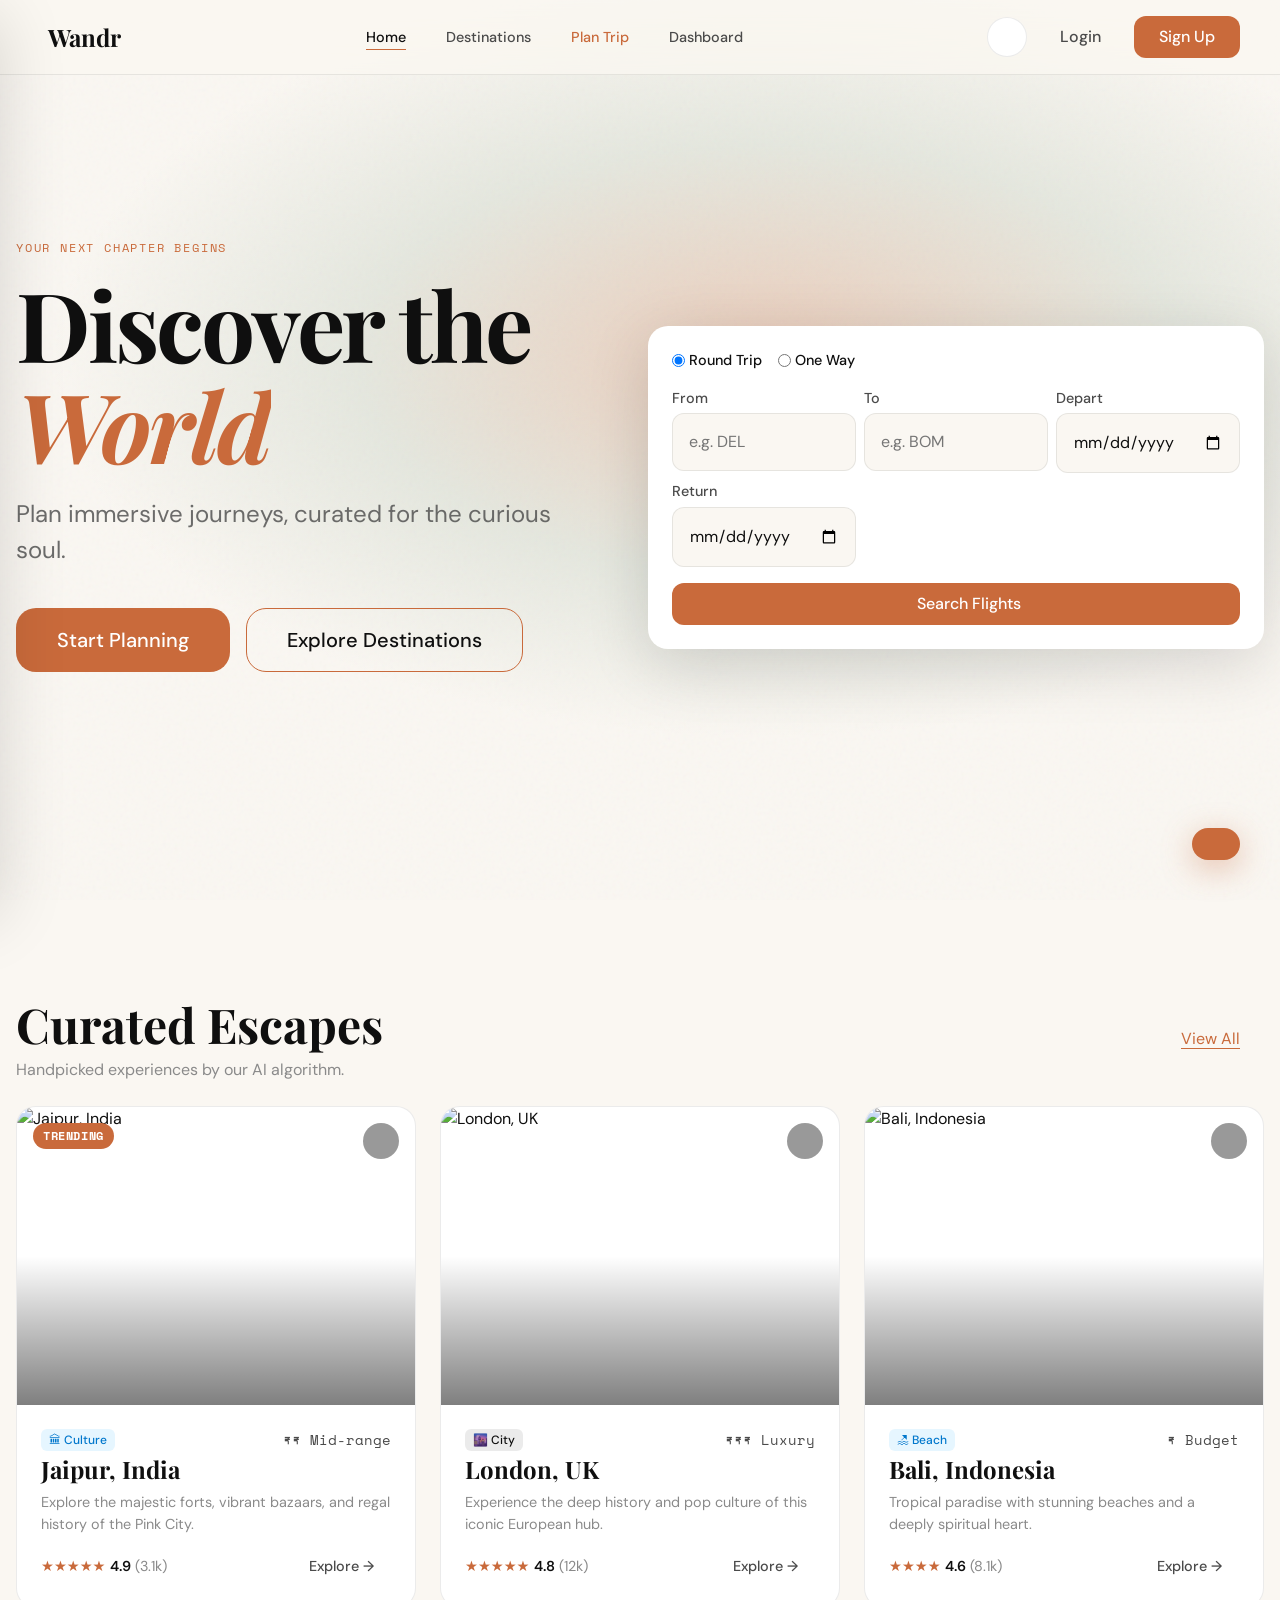
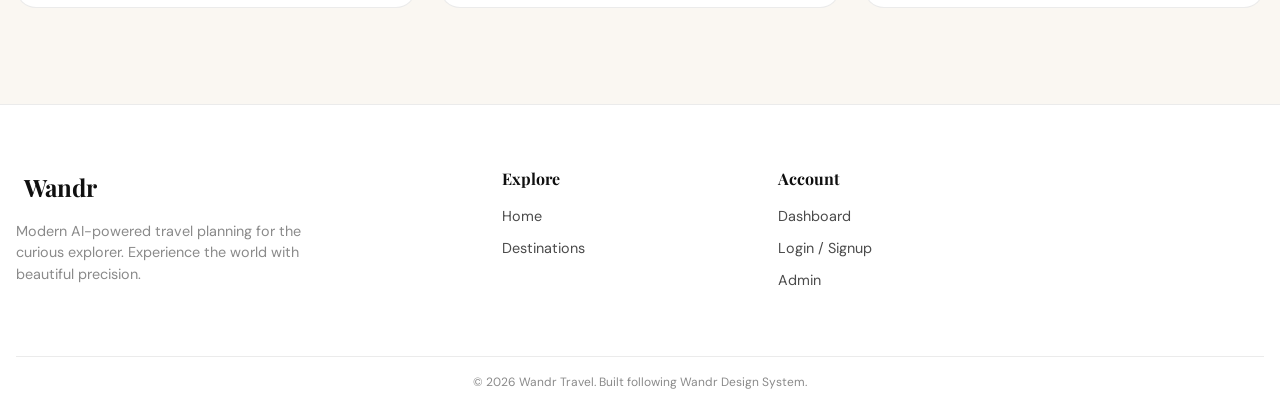
==== commit 5ce068ab: "chore: fixes" ====
--- a/index.html
+++ b/index.html
@@ -16,6 +16,40 @@
 
     <!-- Lucide Icons -->
     <script src="https://unpkg.com/lucide@latest/dist/umd/lucide.js"></script>
+    <style>
+        .autocomplete-dropdown {
+            position: absolute;
+            top: 100%;
+            left: 0;
+            right: 0;
+            background: var(--bg-card);
+            border: 1px solid var(--border);
+            border-radius: var(--r-md);
+            box-shadow: var(--shadow-lg);
+            z-index: 100;
+            max-height: 200px;
+            overflow-y: auto;
+            list-style: none;
+            padding: 0;
+            margin: 4px 0 0 0;
+        }
+
+        .autocomplete-dropdown li {
+            padding: var(--sp-xs) var(--sp-sm);
+            cursor: pointer;
+            border-bottom: 1px solid var(--border);
+            font-size: var(--text-sm);
+            color: var(--text-primary);
+        }
+
+        .autocomplete-dropdown li:hover {
+            background: var(--bg-secondary);
+        }
+
+        .autocomplete-dropdown li:last-child {
+            border-bottom: none;
+        }
+    </style>
 </head>
 
 <body>
@@ -71,38 +105,51 @@
                 <div class="hero__gradient"></div>
                 <div class="hero__noise"></div>
             </div>
-            <div class="hero__content container fade-in">
-                <p class="hero__eyebrow">Your next chapter begins</p>
-                <h1 class="hero__title">
-                    Discover the<br>
-                    <span class="hero__rotate-wrap">
-                        <span class="hero__rotate" id="rotating-word">World</span>
-                    </span>
-                </h1>
-                <p class="hero__sub">Plan immersive journeys, curated for the curious soul.</p>
-
-                <div class="hero__actions">
-                    <a href="plan-trip.html" class="btn btn--primary btn--lg">Start Planning</a>
-                    <a href="destinations.html" class="btn btn--outline btn--lg">Explore Destinations</a>
-                </div>
-
-                <div class="flight-search" style="background: var(--bg-card); padding: var(--sp-lg); border-radius: var(--r-lg); box-shadow: var(--shadow-lg); text-align: left; max-width: 800px; margin: 0 auto; color: var(--text-primary);">
-                    <div style="display: flex; gap: var(--sp-md); margin-bottom: var(--sp-md); font-weight: 500; font-size: var(--text-sm);">
+            <div class="hero__content container fade-in"
+                style="display: flex; gap: 4rem; align-items: center; justify-content: space-between; flex-wrap: wrap; text-align: left;">
+                <div style="flex: 1; min-width: 300px;">
+                    <p class="hero__eyebrow">Your next chapter begins</p>
+                    <h1 class="hero__title">
+                        Discover the<br>
+                        <span class="hero__rotate-wrap">
+                            <span class="hero__rotate" id="rotating-word">World</span>
+                        </span>
+                    </h1>
+                    <p class="hero__sub">Plan immersive journeys, curated for the curious soul.</p>
+
+                    <div class="hero__actions" style="justify-content: flex-start;">
+                        <a href="plan-trip.html" class="btn btn--primary btn--lg">Start Planning</a>
+                        <a href="destinations.html" class="btn btn--outline btn--lg">Explore Destinations</a>
+                    </div>
+                </div>
+
+                <div class="flight-search"
+                    style="flex: 1; min-width: 320px; background: var(--bg-card); padding: var(--sp-lg); border-radius: var(--r-lg); box-shadow: var(--shadow-lg); color: var(--text-primary); text-align: left; margin: 0;">
+                    <div
+                        style="display: flex; gap: var(--sp-md); margin-bottom: var(--sp-md); font-weight: 500; font-size: var(--text-sm);">
                         <label style="display: flex; align-items: center; gap: var(--sp-xs); cursor: pointer;">
-                            <input type="radio" name="trip-type" value="round-trip" checked onchange="window.toggleReturnDate && window.toggleReturnDate()"> Round Trip
+                            <input type="radio" name="trip-type" value="round-trip" checked
+                                onchange="window.toggleReturnDate && window.toggleReturnDate()"> Round Trip
                         </label>
                         <label style="display: flex; align-items: center; gap: var(--sp-xs); cursor: pointer;">
-                            <input type="radio" name="trip-type" value="one-way" onchange="window.toggleReturnDate && window.toggleReturnDate()"> One Way
+                            <input type="radio" name="trip-type" value="one-way"
+                                onchange="window.toggleReturnDate && window.toggleReturnDate()"> One Way
                         </label>
                     </div>
-                    <form id="flight-form" style="display: grid; grid-template-columns: repeat(auto-fit, minmax(140px, 1fr)); gap: var(--sp-sm); margin-bottom: var(--sp-md);" onsubmit="window.searchFlights && window.searchFlights(event)">
-                        <div class="field" style="margin: 0;">
+                    <form id="flight-form"
+                        style="display: grid; grid-template-columns: repeat(auto-fit, minmax(140px, 1fr)); gap: var(--sp-sm); margin-bottom: var(--sp-md);"
+                        onsubmit="window.searchFlights && window.searchFlights(event)">
+                        <div class="field" style="margin: 0; position: relative;">
                             <label class="field__label">From</label>
-                            <input type="text" id="flight-from" class="field__input" placeholder="e.g. DEL" required>
-                        </div>
-                        <div class="field" style="margin: 0;">
+                            <input type="text" id="flight-from" class="field__input" placeholder="e.g. DEL" required
+                                autocomplete="off">
+                            <ul id="flight-from-dropdown" class="autocomplete-dropdown hidden"></ul>
+                        </div>
+                        <div class="field" style="margin: 0; position: relative;">
                             <label class="field__label">To</label>
-                            <input type="text" id="flight-to" class="field__input" placeholder="e.g. BOM" required>
+                            <input type="text" id="flight-to" class="field__input" placeholder="e.g. BOM" required
+                                autocomplete="off">
+                            <ul id="flight-to-dropdown" class="autocomplete-dropdown hidden"></ul>
                         </div>
                         <div class="field" style="margin: 0;">
                             <label class="field__label">Depart</label>
@@ -114,22 +161,10 @@
                         </div>
                     </form>
                     <button type="submit" form="flight-form" id="flight-search-btn" class="btn btn--primary btn--full">
-                        <i data-lucide="plane-takeoff" style="width:18px;"></i> <span id="flight-search-text">Search Flights</span>
+                        <i data-lucide="plane-takeoff" style="width:18px;"></i> <span id="flight-search-text">Search
+                            Flights</span>
                     </button>
                 </div>
-            </div>
-        </section>
-
-        <!-- Flight Results Section (Hidden by Default) -->
-        <section id="flight-results-section" class="section-padding container hidden" style="background: var(--bg-secondary); border-radius: var(--r-lg); margin-top: var(--sp-xl);">
-            <div class="flex justify-between items-center mb-lg" style="margin-bottom: var(--sp-lg)">
-                <div>
-                    <h2 class="section-title" style="margin-bottom: var(--sp-xs)">Flight Results</h2>
-                    <p class="text-muted" id="flight-results-meta">Showing available flights</p>
-                </div>
-            </div>
-            <div id="flight-results-container" style="display: flex; flex-direction: column; gap: var(--sp-md);">
-                <!-- Dynamic flight cards will be injected here -->
             </div>
         </section>
 
@@ -247,14 +282,16 @@
     <!-- UI Chat Widget -->
     <div class="chat-widget" id="chat-widget">
         <div class="chat-widget__bubble" id="chat-bubble" aria-label="Open travel assistant">
-            <span class="chat-widget__icon">✈️</span>
-            <span class="chat-widget__label">AI Travel Assistant</span>
-            <span class="chat-widget__pulse"></span>
+            <span class="chat-widget__icon"><i data-lucide="bot"
+                    style="color: white; width: 28px; height: 28px;"></i></span <span class="chat-widget__pulse"></span>
         </div>
 
         <div class="chat-window" id="chat-window" aria-hidden="true">
             <div class="chat-window__header">
-                <div class="chat-window__avatar">🌍</div>
+                <div class="chat-window__avatar"
+                    style="background: white; color: var(--clr-accent); display: grid; place-items: center; border-radius: 50%;">
+                    <i data-lucide="bot"></i>
+                </div>
                 <div>
                     <h4>Wandr AI</h4>
                     <p class="chat-window__status">● Online</p>
@@ -265,7 +302,10 @@
 
             <div class="chat-window__messages" id="chat-messages">
                 <div class="chat-msg chat-msg--bot">
-                    <div class="chat-msg__avatar">🤖</div>
+                    <div class="chat-msg__avatar"
+                        style="background: var(--bg-card); color: var(--clr-accent); display: grid; place-items: center; border-radius: 50%;">
+                        <i data-lucide="bot" style="width:16px; height:16px;"></i>
+                    </div>
                     <div class="chat-msg__bubble">
                         Hi! I'm your AI travel assistant. Tell me your dream destination and I'll help you plan the
                         perfect trip! 🌏
@@ -304,7 +344,6 @@
                     <ul>
                         <li><a href="index.html">Home</a></li>
                         <li><a href="destinations.html">Destinations</a></li>
-                        <li><a href="plan-trip.html">Itineraries</a></li>
                     </ul>
                 </div>
                 <div class="footer-col">
@@ -314,14 +353,6 @@
                         <li><a href="auth.html">Login / Signup</a></li>
                         <li><a href="admin.html">Admin</a></li>
                     </ul>
-                </div>
-                <div class="footer-col">
-                    <h4>Connect</h4>
-                    <div class="footer-socials">
-                        <button class="btn-icon"><i data-lucide="instagram"></i></button>
-                        <button class="btn-icon"><i data-lucide="twitter"></i></button>
-                        <button class="btn-icon"><i data-lucide="youtube"></i></button>
-                    </div>
                 </div>
             </div>
             <div class="footer-bottom">
--- a/css/variables.css
+++ b/css/variables.css
@@ -76,6 +76,7 @@
 }
 
 [data-theme="dark"] {
+    color-scheme: dark;
     --bg-primary: var(--bg-primary-dark);
     --bg-primary-rgb: var(--bg-primary-rgb-dark);
     --bg-card: var(--bg-card-dark);
@@ -88,6 +89,7 @@
 /* System preference default */
 @media (prefers-color-scheme: dark) {
     :root:not([data-theme]) {
+        color-scheme: dark;
         --bg-primary: var(--bg-primary-dark);
         --bg-primary-rgb: var(--bg-primary-rgb-dark);
         --bg-card: var(--bg-card-dark);
